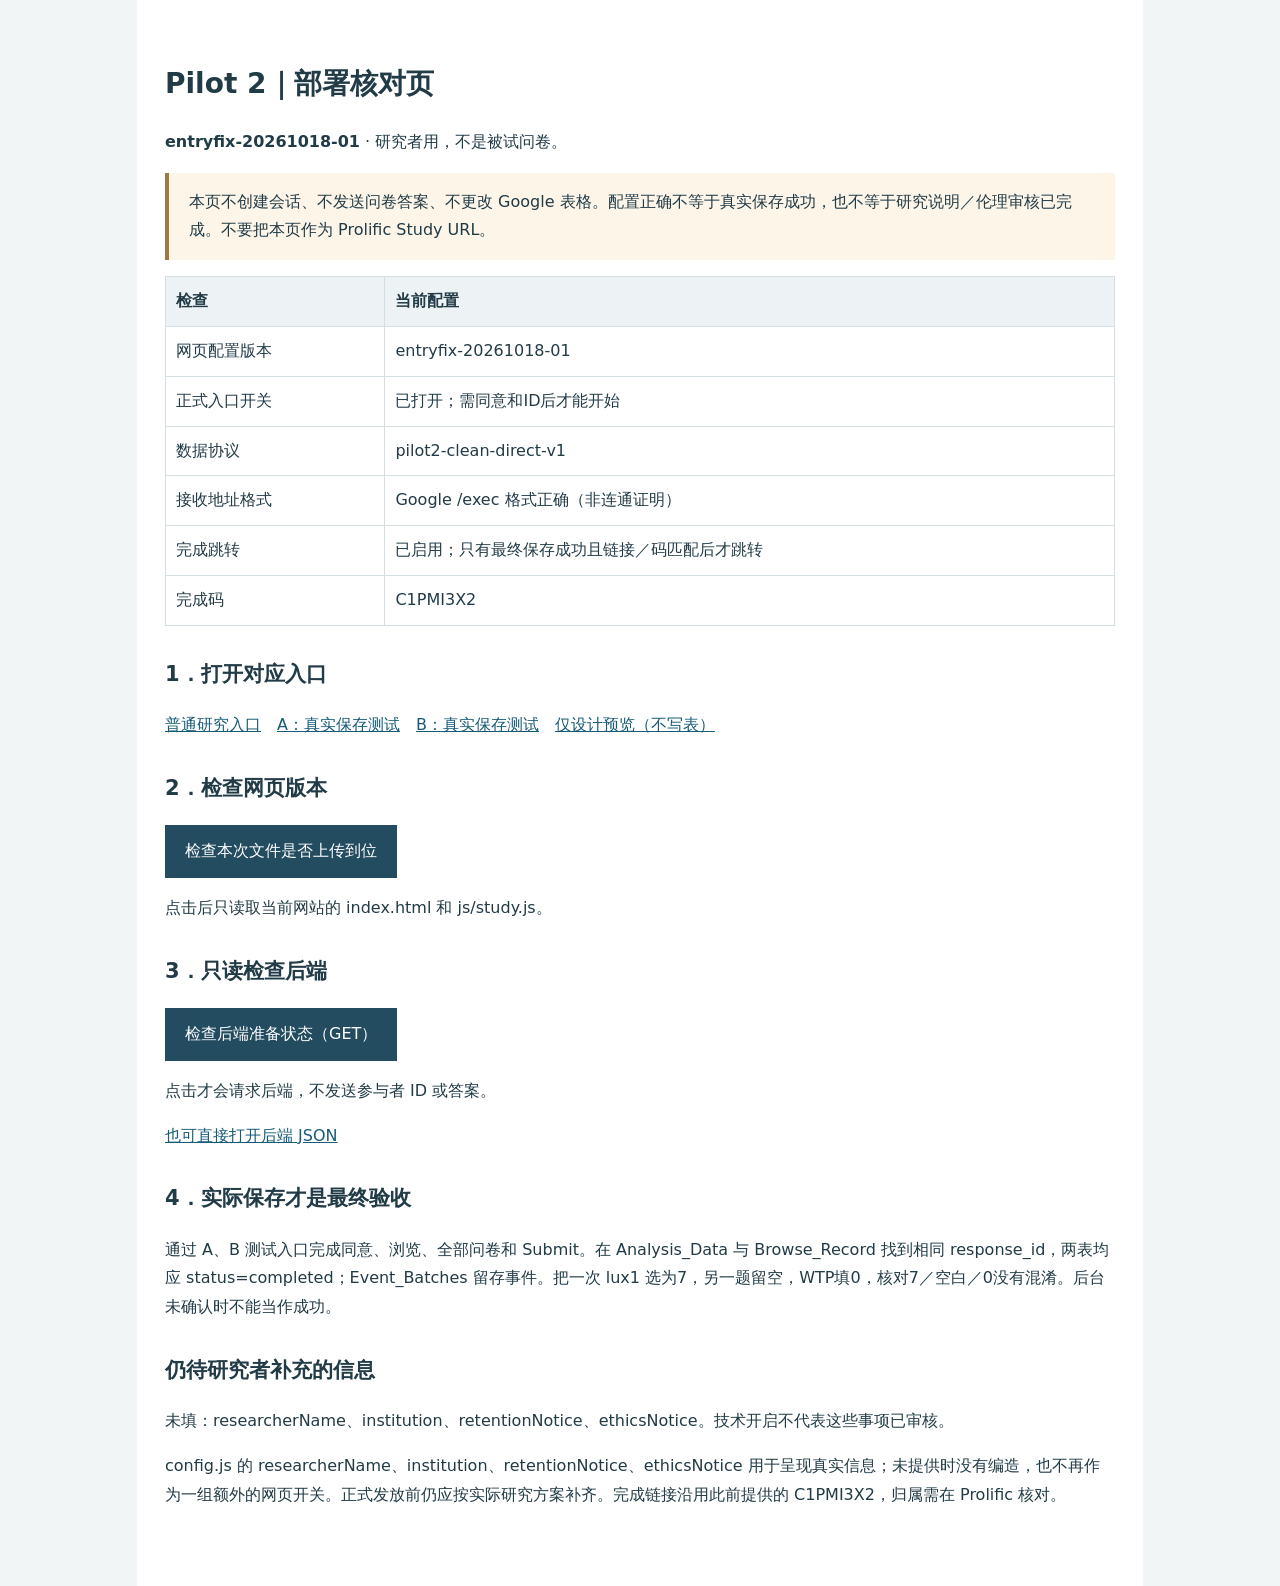
==== deployment-check.html @ 82fabc25 "Add files via upload" ====
<!doctype html><html lang="zh-CN"><head><meta charset="utf-8"><meta name="viewport" content="width=device-width,initial-scale=1"><meta name="robots" content="noindex,nofollow"><title>Pilot 2 · 部署核对</title>
<style>body{margin:0;background:#f2f5f6;color:#213b47;font:16px/1.8 system-ui,-apple-system,"Microsoft YaHei",sans-serif}main{max-width:950px;margin:auto;padding:40px 28px 60px;background:white}h1{font-size:28px}h2{font-size:21px;margin-top:30px}table{border-collapse:collapse;width:100%}th,td{border:1px solid #d4dfe4;padding:10px;text-align:left;overflow-wrap:anywhere}th{background:#edf3f5}pre{padding:18px;background:#f3f6f7;white-space:pre-wrap;word-break:break-word}a{color:#175c78}button{padding:12px 20px;border:0;background:#244c60;color:white;font:inherit;cursor:pointer}.note{background:#fcf5e8;padding:15px 20px;border-left:4px solid #9e7942}.ok{color:#226049}.bad{color:#983f37}.links{display:flex;gap:16px;flex-wrap:wrap}</style>
<script src="config.js?v=entryfix-20261018-01"></script></head><body><main>
<h1>Pilot 2｜部署核对页</h1><p><b id="patch">entryfix-20261018-01</b> · 研究者用，不是被试问卷。</p>
<p class="note">本页不创建会话、不发送问卷答案、不更改 Google 表格。配置正确不等于真实保存成功，也不等于研究说明／伦理审核已完成。不要把本页作为 Prolific Study URL。</p>
<table><thead><tr><th>检查</th><th>当前配置</th></tr></thead><tbody id="config-state"></tbody></table>
<h2>1．打开对应入口</h2><div class="links"><a href="./">普通研究入口</a><a href="./?test=1&amp;cond=A" target="_blank" rel="noopener">A：真实保存测试</a><a href="./?test=1&amp;cond=B" target="_blank" rel="noopener">B：真实保存测试</a><a href="preview.html" target="_blank" rel="noopener">仅设计预览（不写表）</a></div>
<h2>2．检查网页版本</h2><button id="check-files">检查本次文件是否上传到位</button><p id="file-result">点击后只读取当前网站的 index.html 和 js/study.js。</p>
<h2>3．只读检查后端</h2><button id="check-api">检查后端准备状态（GET）</button><p id="api-result">点击才会请求后端，不发送参与者 ID 或答案。</p><p><a id="open-api" target="_blank" rel="noopener">也可直接打开后端 JSON</a></p><pre id="api-summary" hidden></pre>
<h2>4．实际保存才是最终验收</h2><p>通过 A、B 测试入口完成同意、浏览、全部问卷和 Submit。在 Analysis_Data 与 Browse_Record 找到相同 response_id，两表均应 status=completed；Event_Batches 留存事件。把一次 lux1 选为7，另一题留空，WTP填0，核对7／空白／0没有混淆。后台未确认时不能当作成功。</p>
<h2>仍待研究者补充的信息</h2><p id="research-warning"></p><p>config.js 的 researcherName、institution、retentionNotice、ethicsNotice 用于呈现真实信息；未提供时没有编造，也不再作为一组额外的网页开关。正式发放前仍应按实际研究方案补齐。完成链接沿用此前提供的 C1PMI3X2，归属需在 Prolific 核对。</p>
<script>
(function(){
'use strict';
const cfg=window.STUDY_CONFIG||{},rev='entryfix-20261018-01';
const match=/^https:\/\/script\.google\.com\/macros\/s\/[A-Za-z0-9_-]+\/exec$/.test(cfg.apiUrl||'');
const rows=[['网页配置版本',cfg.entryRevision===rev?rev:'不匹配／未加载：请替换根目录 config.js'],['正式入口开关',cfg.collectionEnabled===true?'已打开；需同意和ID后才能开始':'已暂停（不影响 ?test=1）'],['数据协议',cfg.dataSchema||'缺失'],['接收地址格式',match?'Google /exec 格式正确（非连通证明）':'未填写或格式不正确'],['完成跳转',cfg.completionRedirectEnabled===true?'已启用；只有最终保存成功且链接／码匹配后才跳转':'未启用'],['完成码',cfg.completionCode||'未提供']];
const tb=document.getElementById('config-state');for(const r of rows){const tr=document.createElement('tr');for(const v of r){const td=document.createElement('td');td.textContent=v;tr.append(td);}tb.append(tr);}
const missing=['researcherName','institution','retentionNotice','ethicsNotice'].filter(k=>!String(cfg[k]||'').trim());document.getElementById('research-warning').textContent=missing.length?'未填：'+missing.join('、')+'。技术开启不代表这些事项已审核。':'相关文字已填写，但本页不验证真实性或审批。';
const direct=document.getElementById('open-api');if(match)direct.href=cfg.apiUrl;else direct.hidden=true;
async function read(url){const c=new AbortController(),t=setTimeout(()=>c.abort(),15000);try{const r=await fetch(url,{method:'GET',credentials:'omit',cache:'no-store',signal:c.signal});if(!r.ok)throw Error('HTTP '+r.status);return r;}finally{clearTimeout(t);}}
document.getElementById('check-files').onclick=async function(){const out=document.getElementById('file-result');this.disabled=true;out.textContent='读取中…';try{const [a,b]=await Promise.all([read('index.html?check='+Date.now()).then(r=>r.text()),read('js/study.js?check='+Date.now()).then(r=>r.text())]);if(cfg.entryRevision!==rev||!a.includes('content="'+rev+'"')||!b.includes("const ENTRY_REVISION='"+rev+"';"))throw Error('存在旧文件或上传位置不同');out.textContent='已读到本次 index.html、config.js、js/study.js 的版本标记。接下来测试完整写表。';out.className='ok';}catch(e){out.textContent='未确认文件版本：'+e.message+'。请确保根目录 index.html/config.js 与 js/study.js 来自同一包。';out.className='bad';}finally{this.disabled=false;}};
document.getElementById('check-api').onclick=async function(){const out=document.getElementById('api-result'),pre=document.getElementById('api-summary');this.disabled=true;pre.hidden=true;out.textContent='正在只读检查（最多约15秒）…';try{if(!match)throw Error('无有效 /exec 配置');const j=await(await read(cfg.apiUrl)).json();const summary={ok:j.ok,ready:j.ready,backend_package:j.backend_package,data_schema:j.data_schema,data_namespace:j.data_namespace,target_sheet_matches:j.target_sheet_matches,write_mode:j.write_mode,columns:j.columns,expected_pl:j.expected_pl};pre.textContent=JSON.stringify(summary,null,2);pre.hidden=false;const ok=j.ok===true&&j.ready===true&&j.backend_package===cfg.backendPackage&&j.data_schema===cfg.dataSchema&&j.target_sheet_matches===true&&j.write_mode==='direct_separate_tables'&&j.columns&&j.columns.Analysis_Data===24&&j.columns.Browse_Record===20&&j.columns.Event_Batches===8&&JSON.stringify(j.expected_pl)==='[1,3]';out.textContent=ok?'准备状态匹配；这仍不是实际问卷保存验收。':'已取得响应，但版本／准备状态不完全匹配。核对原项目的活动部署，不删除数据。';out.className=ok?'ok':'bad';}catch(e){out.textContent='本页未取得可核对的响应。可能是访问权限、跨域读取限制、网络或服务延迟；不能仅凭此断言数据库坏了。请使用上方“直接打开后端 JSON”，并测试问卷。'+(e.name==='AbortError'?'（本次读取已超时）':'');out.className='bad';}finally{this.disabled=false;}};
})();
</script></main></body></html>
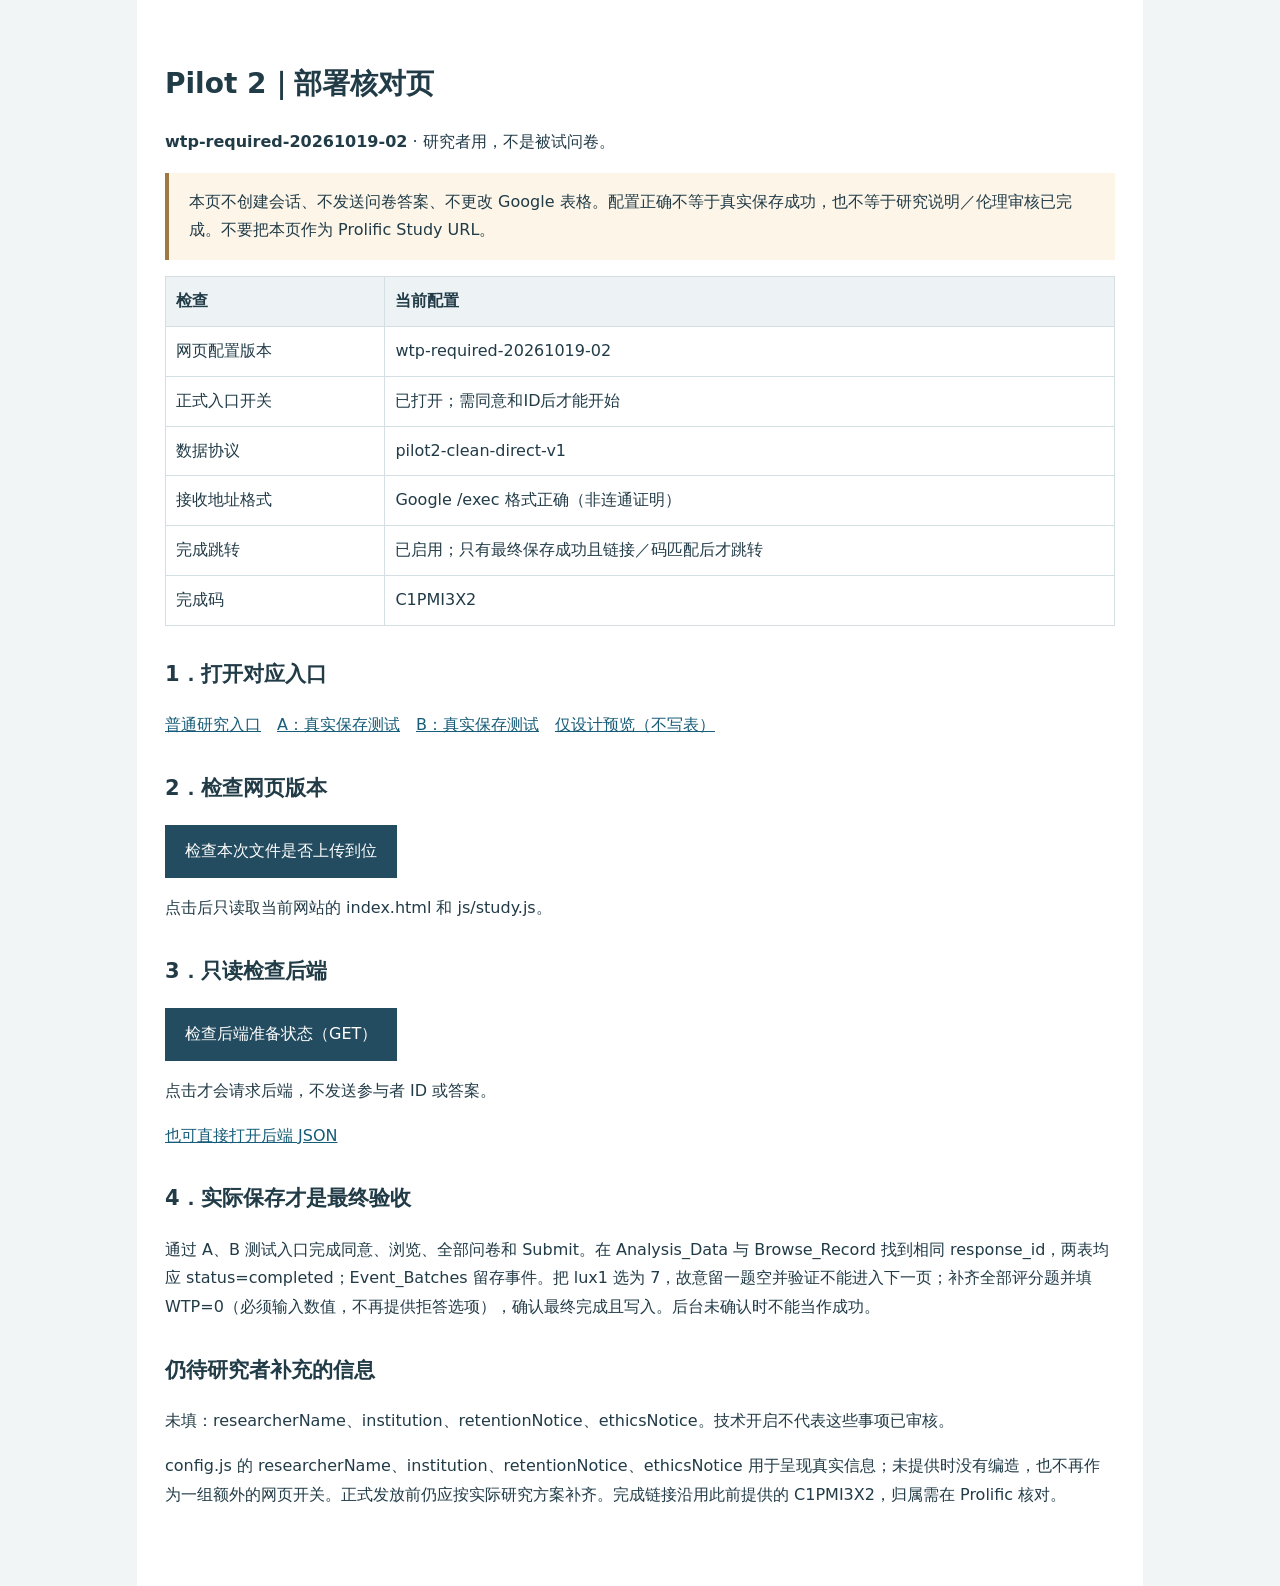
==== commit 200f9c35: "Add files via upload" ====
--- a/deployment-check.html
+++ b/deployment-check.html
@@ -1,18 +1,18 @@
 <!doctype html><html lang="zh-CN"><head><meta charset="utf-8"><meta name="viewport" content="width=device-width,initial-scale=1"><meta name="robots" content="noindex,nofollow"><title>Pilot 2 · 部署核对</title>
 <style>body{margin:0;background:#f2f5f6;color:#213b47;font:16px/1.8 system-ui,-apple-system,"Microsoft YaHei",sans-serif}main{max-width:950px;margin:auto;padding:40px 28px 60px;background:white}h1{font-size:28px}h2{font-size:21px;margin-top:30px}table{border-collapse:collapse;width:100%}th,td{border:1px solid #d4dfe4;padding:10px;text-align:left;overflow-wrap:anywhere}th{background:#edf3f5}pre{padding:18px;background:#f3f6f7;white-space:pre-wrap;word-break:break-word}a{color:#175c78}button{padding:12px 20px;border:0;background:#244c60;color:white;font:inherit;cursor:pointer}.note{background:#fcf5e8;padding:15px 20px;border-left:4px solid #9e7942}.ok{color:#226049}.bad{color:#983f37}.links{display:flex;gap:16px;flex-wrap:wrap}</style>
-<script src="config.js?v=entryfix-20261018-01"></script></head><body><main>
-<h1>Pilot 2｜部署核对页</h1><p><b id="patch">entryfix-20261018-01</b> · 研究者用，不是被试问卷。</p>
+<script src="config.js?v=wtp-required-20261019-02"></script></head><body><main>
+<h1>Pilot 2｜部署核对页</h1><p><b id="patch">wtp-required-20261019-02</b> · 研究者用，不是被试问卷。</p>
 <p class="note">本页不创建会话、不发送问卷答案、不更改 Google 表格。配置正确不等于真实保存成功，也不等于研究说明／伦理审核已完成。不要把本页作为 Prolific Study URL。</p>
 <table><thead><tr><th>检查</th><th>当前配置</th></tr></thead><tbody id="config-state"></tbody></table>
 <h2>1．打开对应入口</h2><div class="links"><a href="./">普通研究入口</a><a href="./?test=1&amp;cond=A" target="_blank" rel="noopener">A：真实保存测试</a><a href="./?test=1&amp;cond=B" target="_blank" rel="noopener">B：真实保存测试</a><a href="preview.html" target="_blank" rel="noopener">仅设计预览（不写表）</a></div>
 <h2>2．检查网页版本</h2><button id="check-files">检查本次文件是否上传到位</button><p id="file-result">点击后只读取当前网站的 index.html 和 js/study.js。</p>
 <h2>3．只读检查后端</h2><button id="check-api">检查后端准备状态（GET）</button><p id="api-result">点击才会请求后端，不发送参与者 ID 或答案。</p><p><a id="open-api" target="_blank" rel="noopener">也可直接打开后端 JSON</a></p><pre id="api-summary" hidden></pre>
-<h2>4．实际保存才是最终验收</h2><p>通过 A、B 测试入口完成同意、浏览、全部问卷和 Submit。在 Analysis_Data 与 Browse_Record 找到相同 response_id，两表均应 status=completed；Event_Batches 留存事件。把一次 lux1 选为7，另一题留空，WTP填0，核对7／空白／0没有混淆。后台未确认时不能当作成功。</p>
+<h2>4．实际保存才是最终验收</h2><p>通过 A、B 测试入口完成同意、浏览、全部问卷和 Submit。在 Analysis_Data 与 Browse_Record 找到相同 response_id，两表均应 status=completed；Event_Batches 留存事件。把 lux1 选为 7，故意留一题空并验证不能进入下一页；补齐全部评分题并填 WTP=0（必须输入数值，不再提供拒答选项），确认最终完成且写入。后台未确认时不能当作成功。</p>
 <h2>仍待研究者补充的信息</h2><p id="research-warning"></p><p>config.js 的 researcherName、institution、retentionNotice、ethicsNotice 用于呈现真实信息；未提供时没有编造，也不再作为一组额外的网页开关。正式发放前仍应按实际研究方案补齐。完成链接沿用此前提供的 C1PMI3X2，归属需在 Prolific 核对。</p>
 <script>
 (function(){
 'use strict';
-const cfg=window.STUDY_CONFIG||{},rev='entryfix-20261018-01';
+const cfg=window.STUDY_CONFIG||{},rev='wtp-required-20261019-02';
 const match=/^https:\/\/script\.google\.com\/macros\/s\/[A-Za-z0-9_-]+\/exec$/.test(cfg.apiUrl||'');
 const rows=[['网页配置版本',cfg.entryRevision===rev?rev:'不匹配／未加载：请替换根目录 config.js'],['正式入口开关',cfg.collectionEnabled===true?'已打开；需同意和ID后才能开始':'已暂停（不影响 ?test=1）'],['数据协议',cfg.dataSchema||'缺失'],['接收地址格式',match?'Google /exec 格式正确（非连通证明）':'未填写或格式不正确'],['完成跳转',cfg.completionRedirectEnabled===true?'已启用；只有最终保存成功且链接／码匹配后才跳转':'未启用'],['完成码',cfg.completionCode||'未提供']];
 const tb=document.getElementById('config-state');for(const r of rows){const tr=document.createElement('tr');for(const v of r){const td=document.createElement('td');td.textContent=v;tr.append(td);}tb.append(tr);}
@@ -20,6 +20,6 @@
 const direct=document.getElementById('open-api');if(match)direct.href=cfg.apiUrl;else direct.hidden=true;
 async function read(url){const c=new AbortController(),t=setTimeout(()=>c.abort(),15000);try{const r=await fetch(url,{method:'GET',credentials:'omit',cache:'no-store',signal:c.signal});if(!r.ok)throw Error('HTTP '+r.status);return r;}finally{clearTimeout(t);}}
 document.getElementById('check-files').onclick=async function(){const out=document.getElementById('file-result');this.disabled=true;out.textContent='读取中…';try{const [a,b]=await Promise.all([read('index.html?check='+Date.now()).then(r=>r.text()),read('js/study.js?check='+Date.now()).then(r=>r.text())]);if(cfg.entryRevision!==rev||!a.includes('content="'+rev+'"')||!b.includes("const ENTRY_REVISION='"+rev+"';"))throw Error('存在旧文件或上传位置不同');out.textContent='已读到本次 index.html、config.js、js/study.js 的版本标记。接下来测试完整写表。';out.className='ok';}catch(e){out.textContent='未确认文件版本：'+e.message+'。请确保根目录 index.html/config.js 与 js/study.js 来自同一包。';out.className='bad';}finally{this.disabled=false;}};
-document.getElementById('check-api').onclick=async function(){const out=document.getElementById('api-result'),pre=document.getElementById('api-summary');this.disabled=true;pre.hidden=true;out.textContent='正在只读检查（最多约15秒）…';try{if(!match)throw Error('无有效 /exec 配置');const j=await(await read(cfg.apiUrl)).json();const summary={ok:j.ok,ready:j.ready,backend_package:j.backend_package,data_schema:j.data_schema,data_namespace:j.data_namespace,target_sheet_matches:j.target_sheet_matches,write_mode:j.write_mode,columns:j.columns,expected_pl:j.expected_pl};pre.textContent=JSON.stringify(summary,null,2);pre.hidden=false;const ok=j.ok===true&&j.ready===true&&j.backend_package===cfg.backendPackage&&j.data_schema===cfg.dataSchema&&j.target_sheet_matches===true&&j.write_mode==='direct_separate_tables'&&j.columns&&j.columns.Analysis_Data===24&&j.columns.Browse_Record===20&&j.columns.Event_Batches===8&&JSON.stringify(j.expected_pl)==='[1,3]';out.textContent=ok?'准备状态匹配；这仍不是实际问卷保存验收。':'已取得响应，但版本／准备状态不完全匹配。核对原项目的活动部署，不删除数据。';out.className=ok?'ok':'bad';}catch(e){out.textContent='本页未取得可核对的响应。可能是访问权限、跨域读取限制、网络或服务延迟；不能仅凭此断言数据库坏了。请使用上方“直接打开后端 JSON”，并测试问卷。'+(e.name==='AbortError'?'（本次读取已超时）':'');out.className='bad';}finally{this.disabled=false;}};
+document.getElementById('check-api').onclick=async function(){const out=document.getElementById('api-result'),pre=document.getElementById('api-summary');this.disabled=true;pre.hidden=true;out.textContent='正在只读检查（最多约15秒）…';try{if(!match)throw Error('无有效 /exec 配置');const j=await(await read(cfg.apiUrl)).json();const summary={ok:j.ok,ready:j.ready,required_policy:j.required_policy,backend_package:j.backend_package,data_schema:j.data_schema,data_namespace:j.data_namespace,target_sheet_matches:j.target_sheet_matches,write_mode:j.write_mode,columns:j.columns,expected_pl:j.expected_pl};pre.textContent=JSON.stringify(summary,null,2);pre.hidden=false;const ok=j.ok===true&&j.ready===true&&j.required_policy==='wtp-numeric-required-20261019-02'&&j.backend_package===cfg.backendPackage&&j.data_schema===cfg.dataSchema&&j.target_sheet_matches===true&&j.write_mode==='direct_separate_tables'&&j.columns&&j.columns.Analysis_Data===24&&j.columns.Browse_Record===20&&j.columns.Event_Batches===8&&JSON.stringify(j.expected_pl)==='[1,3]';out.textContent=ok?'准备状态匹配；这仍不是实际问卷保存验收。':'已取得响应，但版本／准备状态不完全匹配。核对原项目的活动部署，不删除数据。';out.className=ok?'ok':'bad';}catch(e){out.textContent='本页未取得可核对的响应。可能是访问权限、跨域读取限制、网络或服务延迟；不能仅凭此断言数据库坏了。请使用上方“直接打开后端 JSON”，并测试问卷。'+(e.name==='AbortError'?'（本次读取已超时）':'');out.className='bad';}finally{this.disabled=false;}};
 })();
 </script></main></body></html>
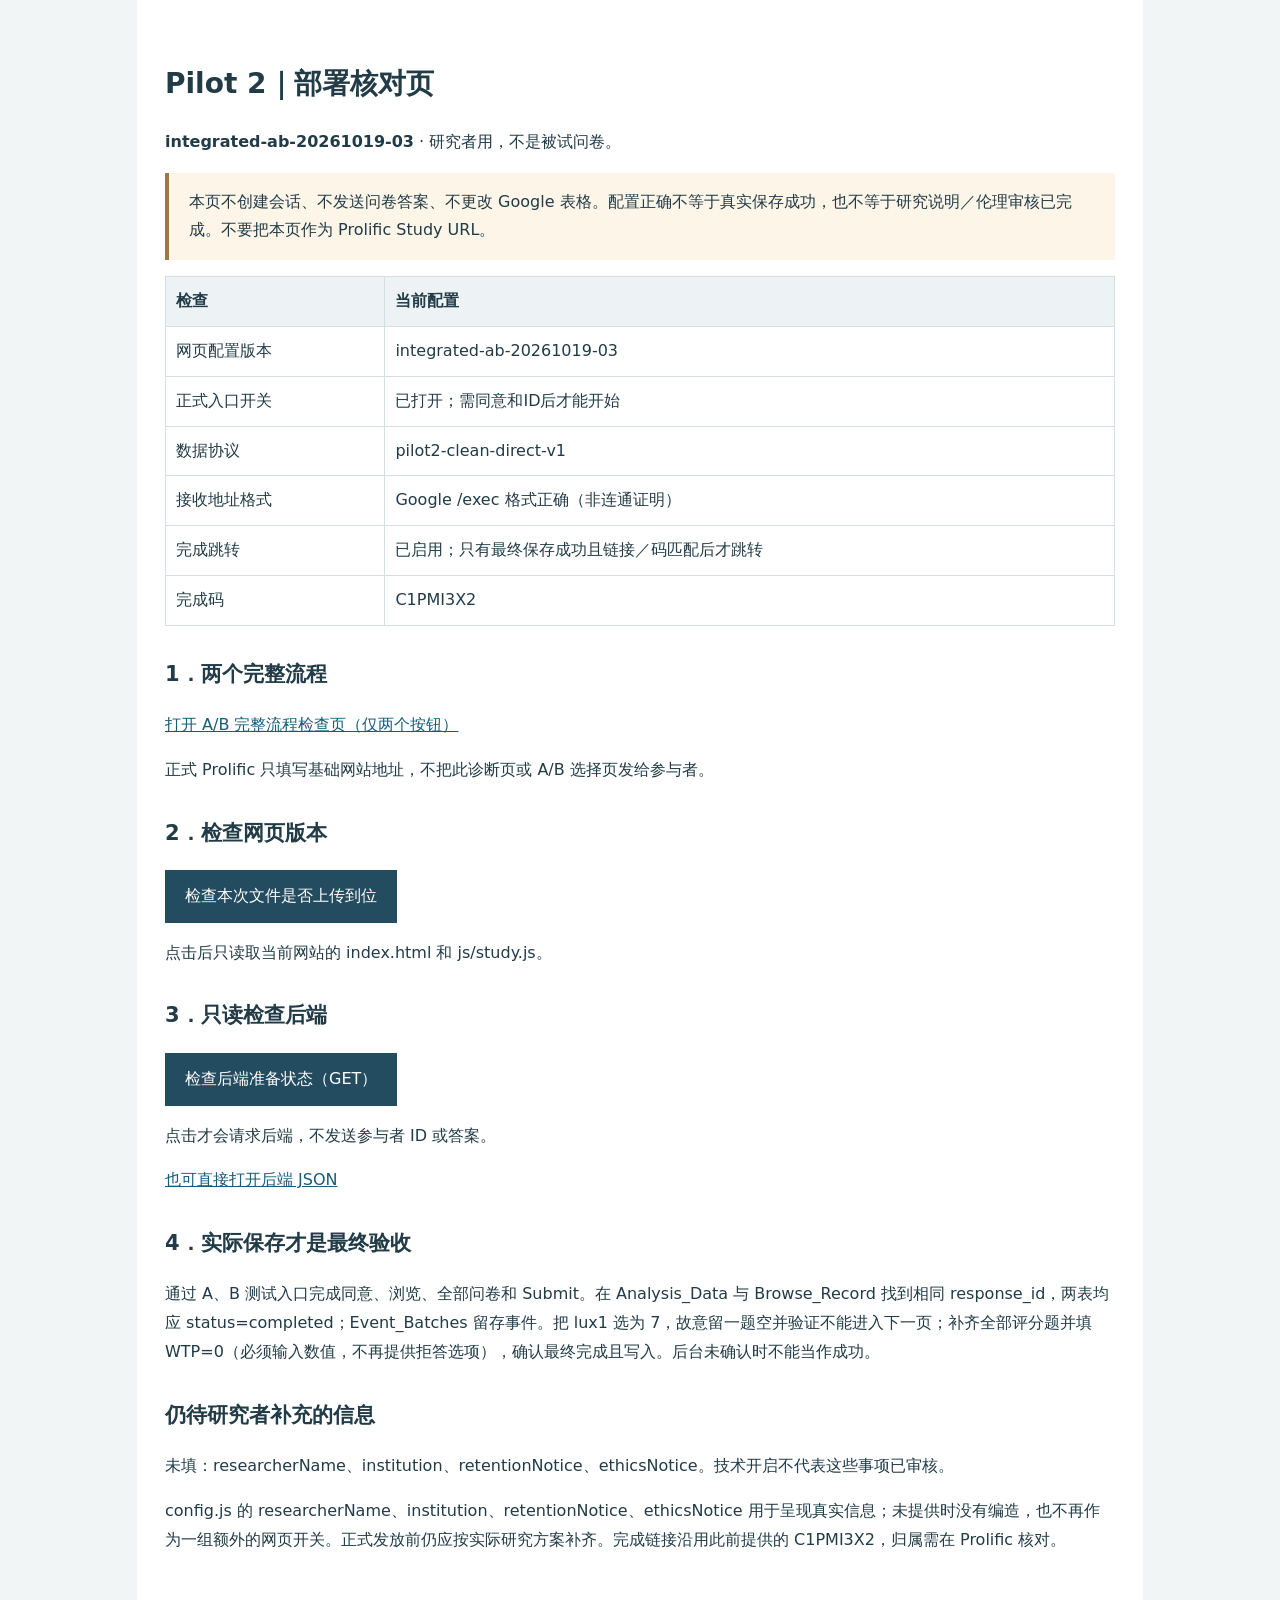
==== commit f0a60f8f: "Add files via upload" ====
--- a/deployment-check.html
+++ b/deployment-check.html
@@ -1,18 +1,17 @@
 <!doctype html><html lang="zh-CN"><head><meta charset="utf-8"><meta name="viewport" content="width=device-width,initial-scale=1"><meta name="robots" content="noindex,nofollow"><title>Pilot 2 · 部署核对</title>
 <style>body{margin:0;background:#f2f5f6;color:#213b47;font:16px/1.8 system-ui,-apple-system,"Microsoft YaHei",sans-serif}main{max-width:950px;margin:auto;padding:40px 28px 60px;background:white}h1{font-size:28px}h2{font-size:21px;margin-top:30px}table{border-collapse:collapse;width:100%}th,td{border:1px solid #d4dfe4;padding:10px;text-align:left;overflow-wrap:anywhere}th{background:#edf3f5}pre{padding:18px;background:#f3f6f7;white-space:pre-wrap;word-break:break-word}a{color:#175c78}button{padding:12px 20px;border:0;background:#244c60;color:white;font:inherit;cursor:pointer}.note{background:#fcf5e8;padding:15px 20px;border-left:4px solid #9e7942}.ok{color:#226049}.bad{color:#983f37}.links{display:flex;gap:16px;flex-wrap:wrap}</style>
-<script src="config.js?v=wtp-required-20261019-02"></script></head><body><main>
-<h1>Pilot 2｜部署核对页</h1><p><b id="patch">wtp-required-20261019-02</b> · 研究者用，不是被试问卷。</p>
+<script src="config.js?v=integrated-ab-20261019-03"></script></head><body><main>
+<h1>Pilot 2｜部署核对页</h1><p><b id="patch">integrated-ab-20261019-03</b> · 研究者用，不是被试问卷。</p>
 <p class="note">本页不创建会话、不发送问卷答案、不更改 Google 表格。配置正确不等于真实保存成功，也不等于研究说明／伦理审核已完成。不要把本页作为 Prolific Study URL。</p>
 <table><thead><tr><th>检查</th><th>当前配置</th></tr></thead><tbody id="config-state"></tbody></table>
-<h2>1．打开对应入口</h2><div class="links"><a href="./">普通研究入口</a><a href="./?test=1&amp;cond=A" target="_blank" rel="noopener">A：真实保存测试</a><a href="./?test=1&amp;cond=B" target="_blank" rel="noopener">B：真实保存测试</a><a href="preview.html" target="_blank" rel="noopener">仅设计预览（不写表）</a></div>
-<h2>2．检查网页版本</h2><button id="check-files">检查本次文件是否上传到位</button><p id="file-result">点击后只读取当前网站的 index.html 和 js/study.js。</p>
+<h2>1．两个完整流程</h2><p><a href="preview.html">打开 A/B 完整流程检查页（仅两个按钮）</a></p><p>正式 Prolific 只填写基础网站地址，不把此诊断页或 A/B 选择页发给参与者。</p><h2>2．检查网页版本</h2><button id="check-files">检查本次文件是否上传到位</button><p id="file-result">点击后只读取当前网站的 index.html 和 js/study.js。</p>
 <h2>3．只读检查后端</h2><button id="check-api">检查后端准备状态（GET）</button><p id="api-result">点击才会请求后端，不发送参与者 ID 或答案。</p><p><a id="open-api" target="_blank" rel="noopener">也可直接打开后端 JSON</a></p><pre id="api-summary" hidden></pre>
 <h2>4．实际保存才是最终验收</h2><p>通过 A、B 测试入口完成同意、浏览、全部问卷和 Submit。在 Analysis_Data 与 Browse_Record 找到相同 response_id，两表均应 status=completed；Event_Batches 留存事件。把 lux1 选为 7，故意留一题空并验证不能进入下一页；补齐全部评分题并填 WTP=0（必须输入数值，不再提供拒答选项），确认最终完成且写入。后台未确认时不能当作成功。</p>
 <h2>仍待研究者补充的信息</h2><p id="research-warning"></p><p>config.js 的 researcherName、institution、retentionNotice、ethicsNotice 用于呈现真实信息；未提供时没有编造，也不再作为一组额外的网页开关。正式发放前仍应按实际研究方案补齐。完成链接沿用此前提供的 C1PMI3X2，归属需在 Prolific 核对。</p>
 <script>
 (function(){
 'use strict';
-const cfg=window.STUDY_CONFIG||{},rev='wtp-required-20261019-02';
+const cfg=window.STUDY_CONFIG||{},rev='integrated-ab-20261019-03';
 const match=/^https:\/\/script\.google\.com\/macros\/s\/[A-Za-z0-9_-]+\/exec$/.test(cfg.apiUrl||'');
 const rows=[['网页配置版本',cfg.entryRevision===rev?rev:'不匹配／未加载：请替换根目录 config.js'],['正式入口开关',cfg.collectionEnabled===true?'已打开；需同意和ID后才能开始':'已暂停（不影响 ?test=1）'],['数据协议',cfg.dataSchema||'缺失'],['接收地址格式',match?'Google /exec 格式正确（非连通证明）':'未填写或格式不正确'],['完成跳转',cfg.completionRedirectEnabled===true?'已启用；只有最终保存成功且链接／码匹配后才跳转':'未启用'],['完成码',cfg.completionCode||'未提供']];
 const tb=document.getElementById('config-state');for(const r of rows){const tr=document.createElement('tr');for(const v of r){const td=document.createElement('td');td.textContent=v;tr.append(td);}tb.append(tr);}
@@ -20,6 +19,6 @@
 const direct=document.getElementById('open-api');if(match)direct.href=cfg.apiUrl;else direct.hidden=true;
 async function read(url){const c=new AbortController(),t=setTimeout(()=>c.abort(),15000);try{const r=await fetch(url,{method:'GET',credentials:'omit',cache:'no-store',signal:c.signal});if(!r.ok)throw Error('HTTP '+r.status);return r;}finally{clearTimeout(t);}}
 document.getElementById('check-files').onclick=async function(){const out=document.getElementById('file-result');this.disabled=true;out.textContent='读取中…';try{const [a,b]=await Promise.all([read('index.html?check='+Date.now()).then(r=>r.text()),read('js/study.js?check='+Date.now()).then(r=>r.text())]);if(cfg.entryRevision!==rev||!a.includes('content="'+rev+'"')||!b.includes("const ENTRY_REVISION='"+rev+"';"))throw Error('存在旧文件或上传位置不同');out.textContent='已读到本次 index.html、config.js、js/study.js 的版本标记。接下来测试完整写表。';out.className='ok';}catch(e){out.textContent='未确认文件版本：'+e.message+'。请确保根目录 index.html/config.js 与 js/study.js 来自同一包。';out.className='bad';}finally{this.disabled=false;}};
-document.getElementById('check-api').onclick=async function(){const out=document.getElementById('api-result'),pre=document.getElementById('api-summary');this.disabled=true;pre.hidden=true;out.textContent='正在只读检查（最多约15秒）…';try{if(!match)throw Error('无有效 /exec 配置');const j=await(await read(cfg.apiUrl)).json();const summary={ok:j.ok,ready:j.ready,required_policy:j.required_policy,backend_package:j.backend_package,data_schema:j.data_schema,data_namespace:j.data_namespace,target_sheet_matches:j.target_sheet_matches,write_mode:j.write_mode,columns:j.columns,expected_pl:j.expected_pl};pre.textContent=JSON.stringify(summary,null,2);pre.hidden=false;const ok=j.ok===true&&j.ready===true&&j.required_policy==='wtp-numeric-required-20261019-02'&&j.backend_package===cfg.backendPackage&&j.data_schema===cfg.dataSchema&&j.target_sheet_matches===true&&j.write_mode==='direct_separate_tables'&&j.columns&&j.columns.Analysis_Data===24&&j.columns.Browse_Record===20&&j.columns.Event_Batches===8&&JSON.stringify(j.expected_pl)==='[1,3]';out.textContent=ok?'准备状态匹配；这仍不是实际问卷保存验收。':'已取得响应，但版本／准备状态不完全匹配。核对原项目的活动部署，不删除数据。';out.className=ok?'ok':'bad';}catch(e){out.textContent='本页未取得可核对的响应。可能是访问权限、跨域读取限制、网络或服务延迟；不能仅凭此断言数据库坏了。请使用上方“直接打开后端 JSON”，并测试问卷。'+(e.name==='AbortError'?'（本次读取已超时）':'');out.className='bad';}finally{this.disabled=false;}};
+document.getElementById('check-api').onclick=async function(){const out=document.getElementById('api-result'),pre=document.getElementById('api-summary');this.disabled=true;pre.hidden=true;out.textContent='正在只读检查（最多约15秒）…';try{if(!match)throw Error('无有效 /exec 配置');const j=await(await read(cfg.apiUrl)).json();const summary={ok:j.ok,ready:j.ready,required_policy:j.required_policy,service_revision:j.service_revision,performance_patch:j.performance_patch,backend_package:j.backend_package,data_schema:j.data_schema,data_namespace:j.data_namespace,target_sheet_matches:j.target_sheet_matches,write_mode:j.write_mode,columns:j.columns,expected_pl:j.expected_pl};pre.textContent=JSON.stringify(summary,null,2);pre.hidden=false;const ok=j.ok===true&&j.ready===true&&j.service_revision==='integrated-ab-20261019-03'&&j.performance_patch==='per-session-write-v1'&&j.required_policy==='wtp-numeric-required-20261019-02'&&j.backend_package===cfg.backendPackage&&j.data_schema===cfg.dataSchema&&j.target_sheet_matches===true&&j.write_mode==='direct_separate_tables'&&j.columns&&j.columns.Analysis_Data===24&&j.columns.Browse_Record===20&&j.columns.Event_Batches===8&&JSON.stringify(j.expected_pl)==='[1,3]';out.textContent=ok?'准备状态匹配；这仍不是实际问卷保存验收。':'已取得响应，但版本／准备状态不完全匹配。核对原项目的活动部署，不删除数据。';out.className=ok?'ok':'bad';}catch(e){out.textContent='本页未取得可核对的响应。可能是访问权限、跨域读取限制、网络或服务延迟；不能仅凭此断言数据库坏了。请使用上方“直接打开后端 JSON”，并测试问卷。'+(e.name==='AbortError'?'（本次读取已超时）':'');out.className='bad';}finally{this.disabled=false;}};
 })();
 </script></main></body></html>
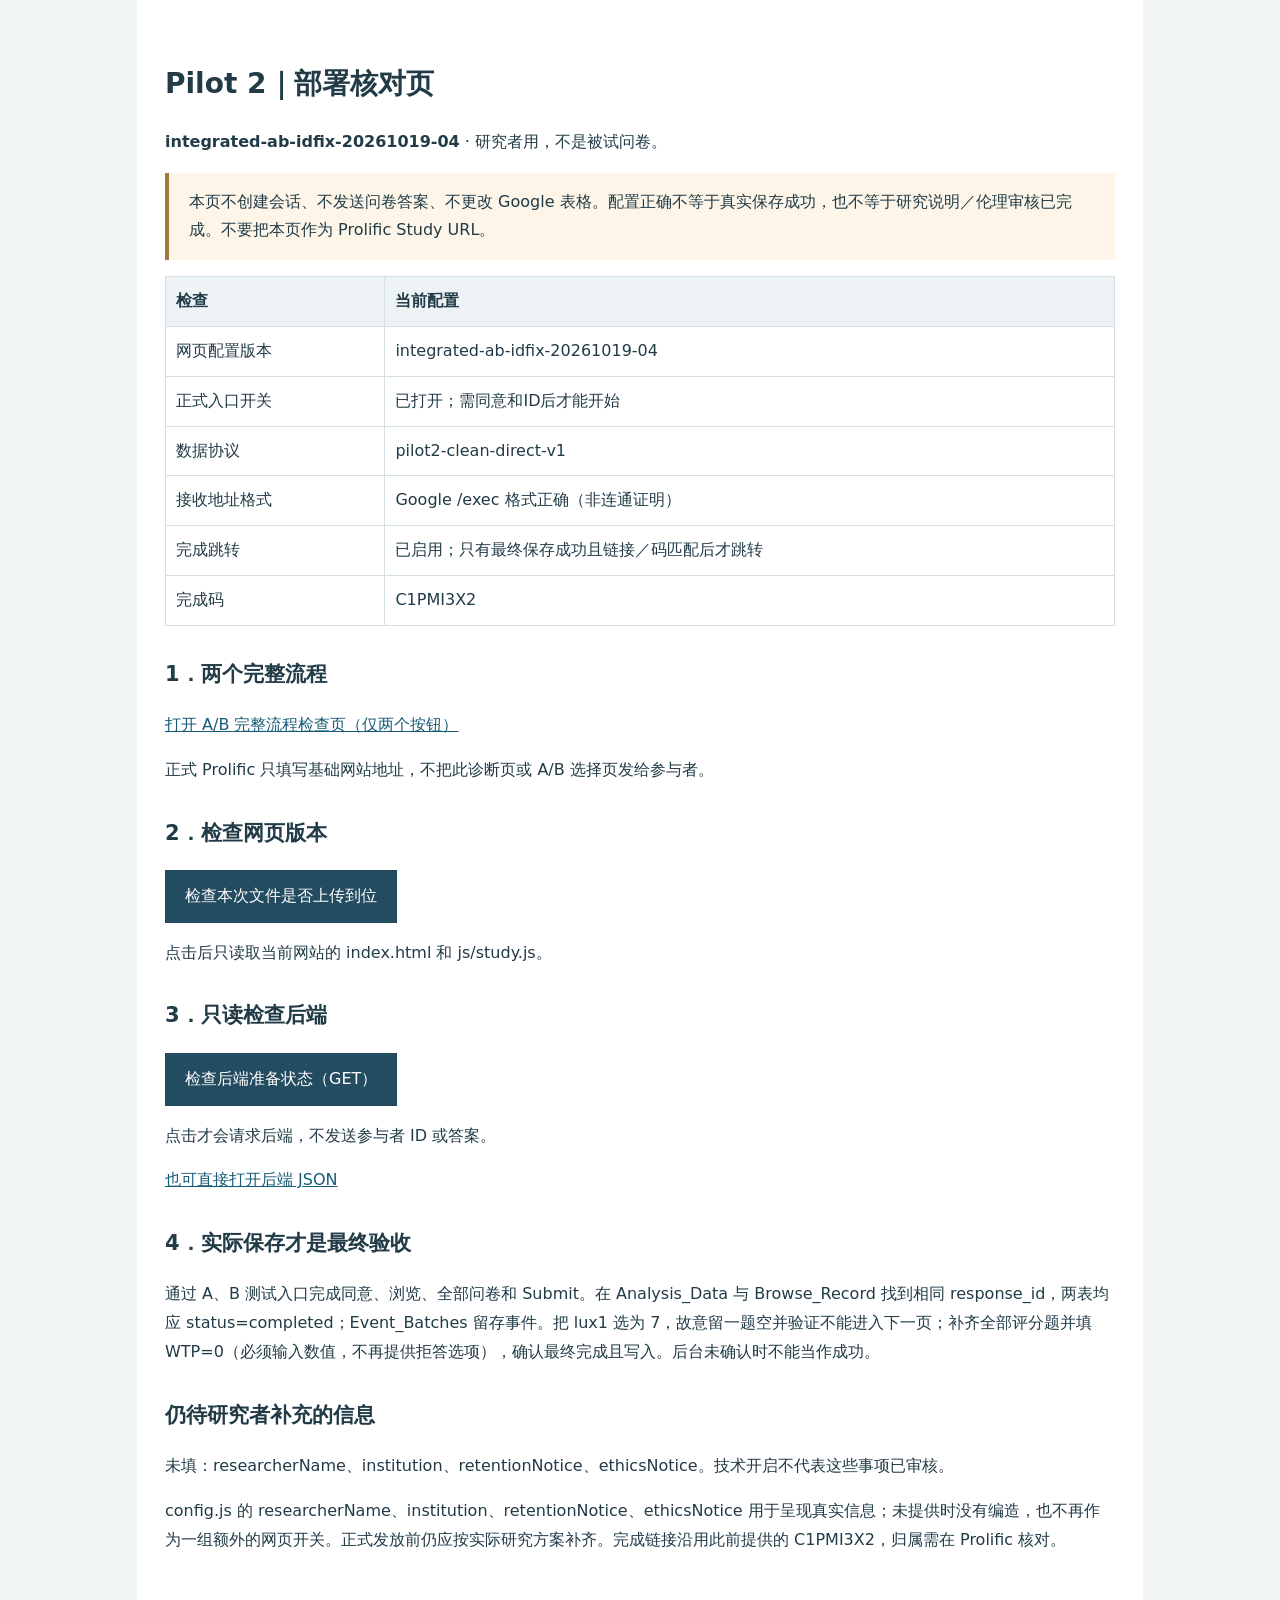
==== commit e5c2a386: "Add files via upload" ====
--- a/deployment-check.html
+++ b/deployment-check.html
@@ -1,7 +1,7 @@
 <!doctype html><html lang="zh-CN"><head><meta charset="utf-8"><meta name="viewport" content="width=device-width,initial-scale=1"><meta name="robots" content="noindex,nofollow"><title>Pilot 2 · 部署核对</title>
 <style>body{margin:0;background:#f2f5f6;color:#213b47;font:16px/1.8 system-ui,-apple-system,"Microsoft YaHei",sans-serif}main{max-width:950px;margin:auto;padding:40px 28px 60px;background:white}h1{font-size:28px}h2{font-size:21px;margin-top:30px}table{border-collapse:collapse;width:100%}th,td{border:1px solid #d4dfe4;padding:10px;text-align:left;overflow-wrap:anywhere}th{background:#edf3f5}pre{padding:18px;background:#f3f6f7;white-space:pre-wrap;word-break:break-word}a{color:#175c78}button{padding:12px 20px;border:0;background:#244c60;color:white;font:inherit;cursor:pointer}.note{background:#fcf5e8;padding:15px 20px;border-left:4px solid #9e7942}.ok{color:#226049}.bad{color:#983f37}.links{display:flex;gap:16px;flex-wrap:wrap}</style>
-<script src="config.js?v=integrated-ab-20261019-03"></script></head><body><main>
-<h1>Pilot 2｜部署核对页</h1><p><b id="patch">integrated-ab-20261019-03</b> · 研究者用，不是被试问卷。</p>
+<script src="config.js?v=integrated-ab-idfix-20261019-04"></script></head><body><main>
+<h1>Pilot 2｜部署核对页</h1><p><b id="patch">integrated-ab-idfix-20261019-04</b> · 研究者用，不是被试问卷。</p>
 <p class="note">本页不创建会话、不发送问卷答案、不更改 Google 表格。配置正确不等于真实保存成功，也不等于研究说明／伦理审核已完成。不要把本页作为 Prolific Study URL。</p>
 <table><thead><tr><th>检查</th><th>当前配置</th></tr></thead><tbody id="config-state"></tbody></table>
 <h2>1．两个完整流程</h2><p><a href="preview.html">打开 A/B 完整流程检查页（仅两个按钮）</a></p><p>正式 Prolific 只填写基础网站地址，不把此诊断页或 A/B 选择页发给参与者。</p><h2>2．检查网页版本</h2><button id="check-files">检查本次文件是否上传到位</button><p id="file-result">点击后只读取当前网站的 index.html 和 js/study.js。</p>
@@ -11,7 +11,7 @@
 <script>
 (function(){
 'use strict';
-const cfg=window.STUDY_CONFIG||{},rev='integrated-ab-20261019-03';
+const cfg=window.STUDY_CONFIG||{},rev='integrated-ab-idfix-20261019-04';
 const match=/^https:\/\/script\.google\.com\/macros\/s\/[A-Za-z0-9_-]+\/exec$/.test(cfg.apiUrl||'');
 const rows=[['网页配置版本',cfg.entryRevision===rev?rev:'不匹配／未加载：请替换根目录 config.js'],['正式入口开关',cfg.collectionEnabled===true?'已打开；需同意和ID后才能开始':'已暂停（不影响 ?test=1）'],['数据协议',cfg.dataSchema||'缺失'],['接收地址格式',match?'Google /exec 格式正确（非连通证明）':'未填写或格式不正确'],['完成跳转',cfg.completionRedirectEnabled===true?'已启用；只有最终保存成功且链接／码匹配后才跳转':'未启用'],['完成码',cfg.completionCode||'未提供']];
 const tb=document.getElementById('config-state');for(const r of rows){const tr=document.createElement('tr');for(const v of r){const td=document.createElement('td');td.textContent=v;tr.append(td);}tb.append(tr);}
@@ -19,6 +19,6 @@
 const direct=document.getElementById('open-api');if(match)direct.href=cfg.apiUrl;else direct.hidden=true;
 async function read(url){const c=new AbortController(),t=setTimeout(()=>c.abort(),15000);try{const r=await fetch(url,{method:'GET',credentials:'omit',cache:'no-store',signal:c.signal});if(!r.ok)throw Error('HTTP '+r.status);return r;}finally{clearTimeout(t);}}
 document.getElementById('check-files').onclick=async function(){const out=document.getElementById('file-result');this.disabled=true;out.textContent='读取中…';try{const [a,b]=await Promise.all([read('index.html?check='+Date.now()).then(r=>r.text()),read('js/study.js?check='+Date.now()).then(r=>r.text())]);if(cfg.entryRevision!==rev||!a.includes('content="'+rev+'"')||!b.includes("const ENTRY_REVISION='"+rev+"';"))throw Error('存在旧文件或上传位置不同');out.textContent='已读到本次 index.html、config.js、js/study.js 的版本标记。接下来测试完整写表。';out.className='ok';}catch(e){out.textContent='未确认文件版本：'+e.message+'。请确保根目录 index.html/config.js 与 js/study.js 来自同一包。';out.className='bad';}finally{this.disabled=false;}};
-document.getElementById('check-api').onclick=async function(){const out=document.getElementById('api-result'),pre=document.getElementById('api-summary');this.disabled=true;pre.hidden=true;out.textContent='正在只读检查（最多约15秒）…';try{if(!match)throw Error('无有效 /exec 配置');const j=await(await read(cfg.apiUrl)).json();const summary={ok:j.ok,ready:j.ready,required_policy:j.required_policy,service_revision:j.service_revision,performance_patch:j.performance_patch,backend_package:j.backend_package,data_schema:j.data_schema,data_namespace:j.data_namespace,target_sheet_matches:j.target_sheet_matches,write_mode:j.write_mode,columns:j.columns,expected_pl:j.expected_pl};pre.textContent=JSON.stringify(summary,null,2);pre.hidden=false;const ok=j.ok===true&&j.ready===true&&j.service_revision==='integrated-ab-20261019-03'&&j.performance_patch==='per-session-write-v1'&&j.required_policy==='wtp-numeric-required-20261019-02'&&j.backend_package===cfg.backendPackage&&j.data_schema===cfg.dataSchema&&j.target_sheet_matches===true&&j.write_mode==='direct_separate_tables'&&j.columns&&j.columns.Analysis_Data===24&&j.columns.Browse_Record===20&&j.columns.Event_Batches===8&&JSON.stringify(j.expected_pl)==='[1,3]';out.textContent=ok?'准备状态匹配；这仍不是实际问卷保存验收。':'已取得响应，但版本／准备状态不完全匹配。核对原项目的活动部署，不删除数据。';out.className=ok?'ok':'bad';}catch(e){out.textContent='本页未取得可核对的响应。可能是访问权限、跨域读取限制、网络或服务延迟；不能仅凭此断言数据库坏了。请使用上方“直接打开后端 JSON”，并测试问卷。'+(e.name==='AbortError'?'（本次读取已超时）':'');out.className='bad';}finally{this.disabled=false;}};
+document.getElementById('check-api').onclick=async function(){const out=document.getElementById('api-result'),pre=document.getElementById('api-summary');this.disabled=true;pre.hidden=true;out.textContent='正在只读检查（最多约15秒）…';try{if(!match)throw Error('无有效 /exec 配置');const j=await(await read(cfg.apiUrl)).json();const summary={ok:j.ok,ready:j.ready,required_policy:j.required_policy,service_revision:j.service_revision,pid_policy:j.pid_policy,performance_patch:j.performance_patch,backend_package:j.backend_package,data_schema:j.data_schema,data_namespace:j.data_namespace,target_sheet_matches:j.target_sheet_matches,write_mode:j.write_mode,columns:j.columns,expected_pl:j.expected_pl};pre.textContent=JSON.stringify(summary,null,2);pre.hidden=false;const ok=j.ok===true&&j.ready===true&&j.service_revision==='integrated-ab-20261019-03'&&j.pid_policy==='prolific-24char-v1'&&j.performance_patch==='per-session-write-v1'&&j.required_policy==='wtp-numeric-required-20261019-02'&&j.backend_package===cfg.backendPackage&&j.data_schema===cfg.dataSchema&&j.target_sheet_matches===true&&j.write_mode==='direct_separate_tables'&&j.columns&&j.columns.Analysis_Data===24&&j.columns.Browse_Record===20&&j.columns.Event_Batches===8&&JSON.stringify(j.expected_pl)==='[1,3]';out.textContent=ok?'准备状态匹配；这仍不是实际问卷保存验收。':'已取得响应，但版本／准备状态不完全匹配。核对原项目的活动部署，不删除数据。';out.className=ok?'ok':'bad';}catch(e){out.textContent='本页未取得可核对的响应。可能是访问权限、跨域读取限制、网络或服务延迟；不能仅凭此断言数据库坏了。请使用上方“直接打开后端 JSON”，并测试问卷。'+(e.name==='AbortError'?'（本次读取已超时）':'');out.className='bad';}finally{this.disabled=false;}};
 })();
 </script></main></body></html>
